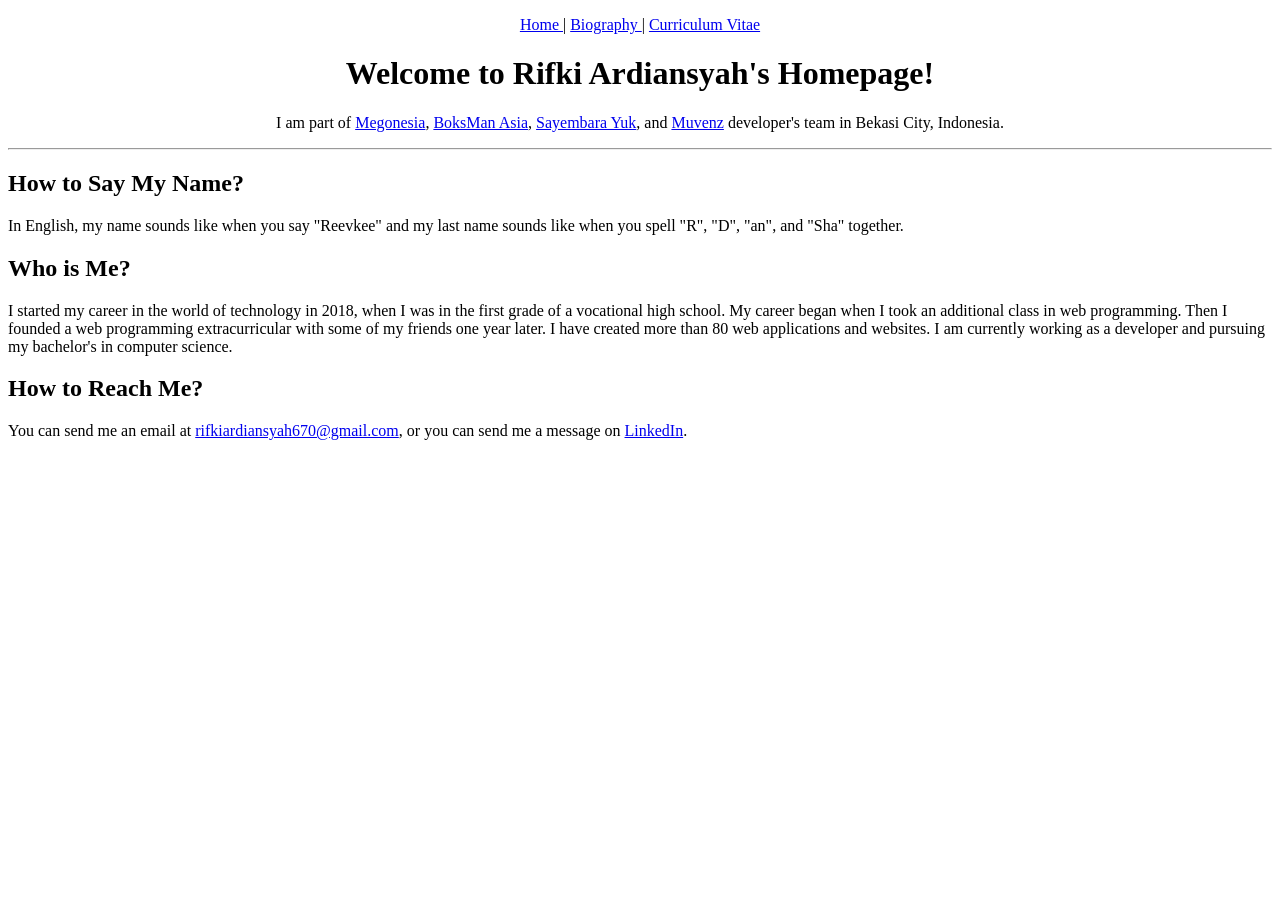
==== index.html @ f6f7ac61 "init" ====
<!DOCTYPE html>
<html lang="en">

<head>
    <meta charset="UTF-8">
    <meta http-equiv="X-UA-Compatible" content="IE=edge">
    <meta name="viewport" content="width=device-width, initial-scale=1.0">
    <title>Rifki Ardiansyah - Homepage</title>

</head>

<body>
    <p>
        <center>
            <a href="/">
                Home
            </a>
            |
            <a href="/biography.html">
                Biography
            </a>
            |
            <a href="/curriculum-vitae.html" target="_blank">
                Curriculum Vitae
            </a>
        </center>
    </p>


    <h1>
        <center>
            Welcome to Rifki Ardiansyah's Homepage!
        </center>
    </h1>

    <p>
        <center>
            I am part of <a href="https://megonesia.com">Megonesia</a>, <a href="https://boksman.com">BoksMan Asia</a>,
            <a href="https://sayembarayuk.com">Sayembara Yuk</a>, and <a href="https://muvenz.com">Muvenz</a>
            developer's
            team in Bekasi City, Indonesia.
        </center>
    </p>

    <hr>

    <h2>
        How to Say My Name?
    </h2>

    <p>
        In English, my name sounds like when you say "Reevkee" and my last name sounds like when you spell "R", "D",
        "an", and "Sha" together.
    </p>

    <h2>
        Who is Me?
    </h2>

    <p>
        I started my career in the world of technology in 2018, when I was in the first grade of a vocational high
        school. My career began when I took an additional class in web programming. Then I founded a web programming
        extracurricular with some of my friends one year later. I have created more than 80 web applications and
        websites. I am currently working as a developer and pursuing my bachelor's in computer science.
    </p>

    <h2>
        How to Reach Me?
    </h2>

    <p>
        You can send me an email at <a href="mailto:rifkiardiansyah670@gmail.com"
            target="_blank">rifkiardiansyah670@gmail.com</a>, or
        you can send me a message on <a href="https://www.linkedin.com/in/rifkiard/" target="_blank">LinkedIn</a>.
    </p>
</body>

</html>
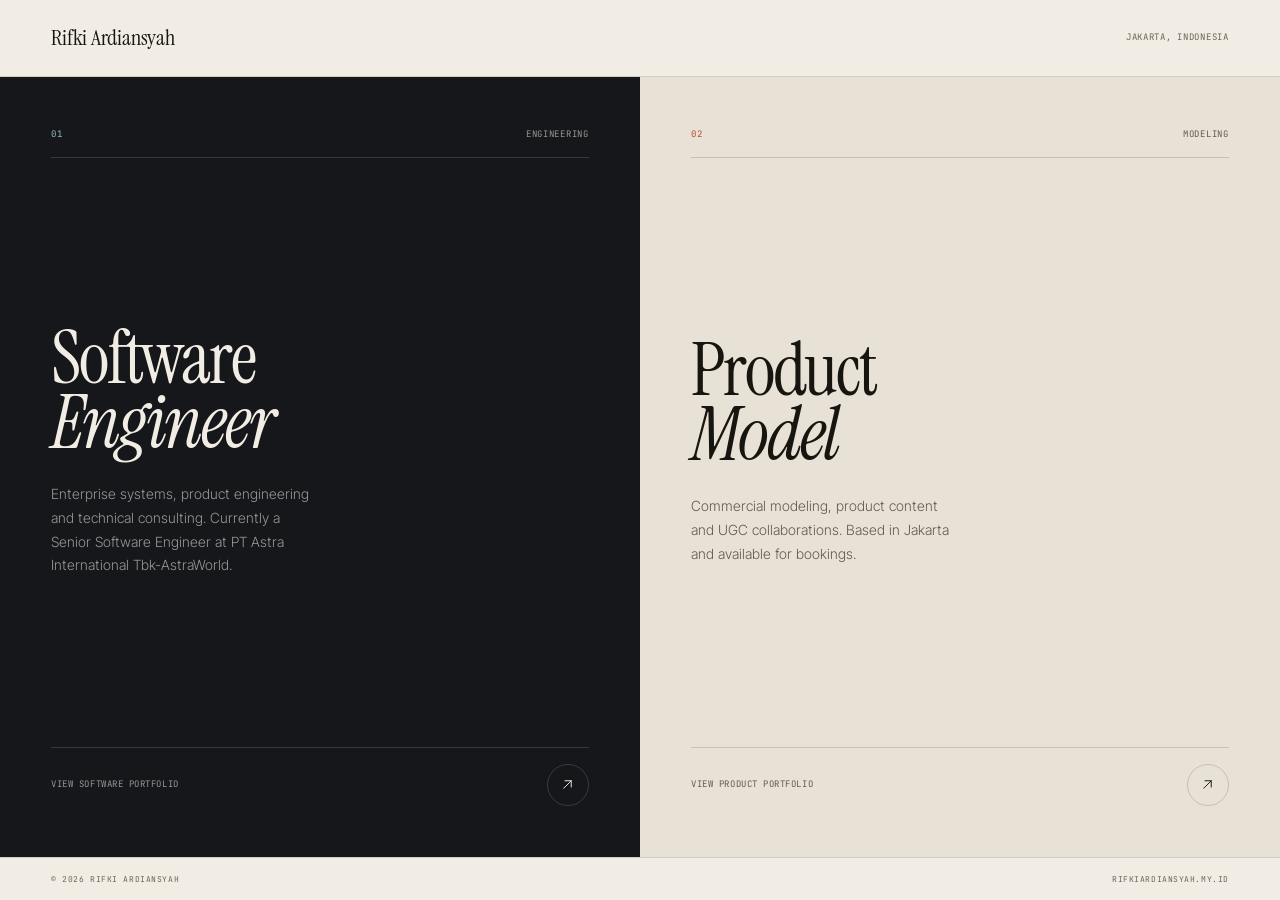
==== commit fd940cdd: "Replace site with personal branding: product model and software engineer" ====
--- a/index.html
+++ b/index.html
@@ -1,78 +1,79 @@
 <!DOCTYPE html>
 <html lang="en">
+<head>
+  <meta charset="UTF-8">
+  <meta name="viewport" content="width=device-width, initial-scale=1.0">
+  <title>Rifki Ardiansyah | Software Engineer and Product Model</title>
+  <meta name="description" content="Select the software engineering portfolio or the product modeling portfolio of Rifki Ardiansyah in Jakarta.">
+  <meta name="author" content="Rifki Ardiansyah">
+  <meta name="theme-color" content="#F2EDE4">
+  <link rel="canonical" href="https://rifkiardiansyah.my.id/">
+  <meta property="og:type" content="website">
+  <meta property="og:title" content="Rifki Ardiansyah | Software Engineer and Product Model">
+  <meta property="og:description" content="Select the software engineering portfolio or the product modeling portfolio of Rifki Ardiansyah in Jakarta.">
+  <meta property="og:url" content="https://rifkiardiansyah.my.id/">
+  <meta name="twitter:card" content="summary">
+  <link rel="icon" href="favicon.svg" type="image/svg+xml">
+  <link rel="preconnect" href="https://fonts.googleapis.com">
+  <link rel="preconnect" href="https://fonts.gstatic.com" crossorigin>
+  <link href="https://fonts.googleapis.com/css2?family=Instrument+Serif:ital@0;1&family=Inter+Tight:wght@300;400;500;600&family=JetBrains+Mono:wght@400;500&display=swap" rel="stylesheet">
+  <link rel="stylesheet" href="styles.css?v=20261119e">
+</head>
+<body>
 
-<head>
-    <meta charset="UTF-8">
-    <meta http-equiv="X-UA-Compatible" content="IE=edge">
-    <meta name="viewport" content="width=device-width, initial-scale=1.0">
-    <title>Rifki Ardiansyah - Homepage</title>
+  <a class="skip-link" href="#sections">Skip to sections</a>
 
-</head>
+  <header class="site-header">
+    <div class="container header-inner">
+      <p class="brand">Rifki Ardiansyah</p>
+      <p class="location">Jakarta, Indonesia</p>
+    </div>
+  </header>
 
-<body>
-    <p>
-        <center>
-            <a href="/">
-                Home
-            </a>
-            |
-            <a href="/biography.html">
-                Biography
-            </a>
-            |
-            <a href="/curriculum-vitae.html" target="_blank">
-                Curriculum Vitae
-            </a>
-        </center>
-    </p>
+  <main class="chooser" id="sections">
+    <h1 class="sr-only">Rifki Ardiansyah, select a section</h1>
 
+    <a class="choice choice--software" href="/software-engineer/" aria-label="Open the software engineering portfolio">
+      <span class="choice-top">
+        <span class="choice-number">01</span>
+        <span class="choice-kind">Engineering</span>
+      </span>
+      <span class="choice-main">
+        <span class="choice-title">Software<br><em>Engineer</em></span>
+        <span class="choice-description">Enterprise systems, product engineering and technical consulting. Currently a Senior Software Engineer at PT Astra International Tbk-AstraWorld.</span>
+      </span>
+      <span class="choice-foot">
+        <span>View software portfolio</span>
+        <span class="choice-arrow" aria-hidden="true">
+          <svg viewBox="0 0 24 24"><path d="M6 18 18 6M8 6h10v10" fill="none" stroke="currentColor" stroke-width="1.5" stroke-linecap="round" stroke-linejoin="round"/></svg>
+        </span>
+      </span>
+    </a>
 
-    <h1>
-        <center>
-            Welcome to Rifki Ardiansyah's Homepage!
-        </center>
-    </h1>
+    <a class="choice choice--model" href="/product-model/" aria-label="Open the product modeling portfolio">
+      <span class="choice-top">
+        <span class="choice-number">02</span>
+        <span class="choice-kind">Modeling</span>
+      </span>
+      <span class="choice-main">
+        <span class="choice-title">Product<br><em>Model</em></span>
+        <span class="choice-description">Commercial modeling, product content and UGC collaborations. Based in Jakarta and available for bookings.</span>
+      </span>
+      <span class="choice-foot">
+        <span>View product portfolio</span>
+        <span class="choice-arrow" aria-hidden="true">
+          <svg viewBox="0 0 24 24"><path d="M6 18 18 6M8 6h10v10" fill="none" stroke="currentColor" stroke-width="1.5" stroke-linecap="round" stroke-linejoin="round"/></svg>
+        </span>
+      </span>
+    </a>
+  </main>
 
-    <p>
-        <center>
-            I am part of <a href="https://megonesia.com">Megonesia</a>, <a href="https://boksman.com">BoksMan Asia</a>,
-            <a href="https://sayembarayuk.com">Sayembara Yuk</a>, and <a href="https://muvenz.com">Muvenz</a>
-            developer's
-            team in Bekasi City, Indonesia.
-        </center>
-    </p>
+  <footer class="page-footer">
+    <div class="container footer-inner">
+      <p>© 2026 Rifki Ardiansyah</p>
+      <p>rifkiardiansyah.my.id</p>
+    </div>
+  </footer>
 
-    <hr>
-
-    <h2>
-        How to Say My Name?
-    </h2>
-
-    <p>
-        In English, my name sounds like when you say "Reevkee" and my last name sounds like when you spell "R", "D",
-        "an", and "Sha" together.
-    </p>
-
-    <h2>
-        Who is Me?
-    </h2>
-
-    <p>
-        I started my career in the world of technology in 2018, when I was in the first grade of a vocational high
-        school. My career began when I took an additional class in web programming. Then I founded a web programming
-        extracurricular with some of my friends one year later. I have created more than 80 web applications and
-        websites. I am currently working as a developer and pursuing my bachelor's in computer science.
-    </p>
-
-    <h2>
-        How to Reach Me?
-    </h2>
-
-    <p>
-        You can send me an email at <a href="mailto:rifkiardiansyah670@gmail.com"
-            target="_blank">rifkiardiansyah670@gmail.com</a>, or
-        you can send me a message on <a href="https://www.linkedin.com/in/rifkiard/" target="_blank">LinkedIn</a>.
-    </p>
 </body>
-
-</html>+</html>
--- a/styles.css
+++ b/styles.css
@@ -0,0 +1,371 @@
+/* =========================================================
+   Rifki Ardiansyah — Section chooser
+   Static HTML/CSS. No framework, build step or backend.
+   ========================================================= */
+
+:root {
+  --paper: #f2ede4;
+  --ink: #17150f;
+  --muted: #6b645a;
+  --line: rgba(23, 21, 15, 0.15);
+  --clay: #b24d2c;
+  --serif: "Instrument Serif", Georgia, "Times New Roman", serif;
+  --sans: "Inter Tight", "Helvetica Neue", Helvetica, Arial, sans-serif;
+  --mono: "JetBrains Mono", ui-monospace, SFMono-Regular, Menlo, monospace;
+  --gutter: clamp(20px, 4vw, 56px);
+  --max: 1560px;
+  --ease: cubic-bezier(0.22, 0.61, 0.36, 1);
+}
+
+*,
+*::before,
+*::after {
+  box-sizing: border-box;
+}
+
+html {
+  -webkit-text-size-adjust: 100%;
+}
+
+body {
+  min-height: 100svh;
+  margin: 0;
+  display: flex;
+  flex-direction: column;
+  background: var(--paper);
+  color: var(--ink);
+  font-family: var(--sans);
+  -webkit-font-smoothing: antialiased;
+  -moz-osx-font-smoothing: grayscale;
+}
+
+p,
+h1 {
+  margin: 0;
+}
+
+a {
+  color: inherit;
+  text-decoration: none;
+}
+
+svg {
+  display: block;
+}
+
+::selection {
+  background: var(--clay);
+  color: var(--paper);
+}
+
+:focus-visible {
+  outline: 2px solid currentColor;
+  outline-offset: -4px;
+}
+
+.sr-only {
+  position: absolute;
+  width: 1px;
+  height: 1px;
+  padding: 0;
+  margin: -1px;
+  overflow: hidden;
+  clip: rect(0, 0, 0, 0);
+  white-space: nowrap;
+  border: 0;
+}
+
+.skip-link {
+  position: fixed;
+  top: 12px;
+  left: 12px;
+  z-index: 20;
+  padding: 10px 16px;
+  background: var(--ink);
+  color: var(--paper);
+  font-family: var(--mono);
+  font-size: 11px;
+  transform: translateY(-160%);
+  transition: transform 0.2s var(--ease);
+}
+
+.skip-link:focus {
+  transform: translateY(0);
+}
+
+.container {
+  width: 100%;
+  max-width: var(--max);
+  margin-inline: auto;
+  padding-inline: var(--gutter);
+}
+
+/* ---------- Header ---------- */
+.site-header {
+  flex: none;
+  background: var(--paper);
+  border-bottom: 1px solid var(--line);
+}
+
+.header-inner {
+  display: flex;
+  align-items: center;
+  justify-content: space-between;
+  gap: 24px;
+  height: 76px;
+}
+
+.brand {
+  font-family: var(--serif);
+  font-size: 22px;
+  line-height: 1;
+  letter-spacing: -0.01em;
+}
+
+.location {
+  font-family: var(--mono);
+  font-size: 9px;
+  line-height: 1.5;
+  letter-spacing: 0.08em;
+  text-transform: uppercase;
+  color: var(--muted);
+}
+
+/* ---------- Chooser ---------- */
+.chooser {
+  flex: 1;
+  display: grid;
+  grid-template-columns: minmax(0, 1fr) minmax(0, 1fr);
+  min-height: 0;
+}
+
+.choice {
+  --panel-bg: var(--paper);
+  --panel-hover: var(--paper);
+  --panel-ink: var(--ink);
+  --panel-muted: var(--muted);
+  --panel-line: var(--line);
+  --panel-accent: var(--clay);
+
+  position: relative;
+  display: flex;
+  flex-direction: column;
+  justify-content: space-between;
+  min-height: 540px;
+  padding: clamp(28px, 4vw, 56px);
+  background: var(--panel-bg);
+  color: var(--panel-ink);
+  transition: background 0.45s var(--ease);
+}
+
+.choice--software {
+  --panel-bg: #15171a;
+  --panel-hover: #1c2228;
+  --panel-ink: #f2ede4;
+  --panel-muted: rgba(242, 237, 228, 0.6);
+  --panel-line: rgba(242, 237, 228, 0.16);
+  --panel-accent: #9db9cd;
+}
+
+.choice--model {
+  --panel-bg: #e8e1d6;
+  --panel-hover: #ded4c6;
+  --panel-ink: #17150f;
+  --panel-muted: #625b51;
+  --panel-line: rgba(23, 21, 15, 0.16);
+  --panel-accent: #b24d2c;
+}
+
+.choice:hover {
+  background: var(--panel-hover);
+}
+
+.choice-top {
+  display: flex;
+  align-items: center;
+  justify-content: space-between;
+  gap: 16px;
+  padding-bottom: 16px;
+  border-bottom: 1px solid var(--panel-line);
+  font-family: var(--mono);
+  font-size: 9px;
+  line-height: 1.4;
+  letter-spacing: 0.08em;
+  text-transform: uppercase;
+  color: var(--panel-muted);
+}
+
+.choice-number {
+  color: var(--panel-accent);
+}
+
+.choice-main {
+  display: flex;
+  flex-direction: column;
+  justify-content: center;
+  flex: 1;
+  padding: clamp(28px, 5vh, 60px) 0;
+}
+
+.choice-title {
+  display: block;
+  max-width: 10ch;
+  font-family: var(--serif);
+  font-size: clamp(3.2rem, 5.8vw, 6.4rem);
+  font-weight: 400;
+  line-height: 0.86;
+  letter-spacing: -0.03em;
+  transition: transform 0.45s var(--ease);
+}
+
+.choice-title em {
+  font-style: italic;
+}
+
+.choice:hover .choice-title {
+  transform: translateX(6px);
+}
+
+.choice-description {
+  display: block;
+  max-width: 34ch;
+  margin-top: clamp(20px, 3vh, 30px);
+  font-size: 14px;
+  font-weight: 300;
+  line-height: 1.7;
+  color: var(--panel-muted);
+}
+
+.choice-foot {
+  display: flex;
+  align-items: center;
+  justify-content: space-between;
+  gap: 20px;
+  padding-top: 16px;
+  border-top: 1px solid var(--panel-line);
+  font-family: var(--mono);
+  font-size: 9px;
+  line-height: 1.5;
+  letter-spacing: 0.06em;
+  text-transform: uppercase;
+  color: var(--panel-muted);
+}
+
+.choice-arrow {
+  display: inline-flex;
+  align-items: center;
+  justify-content: center;
+  width: 42px;
+  height: 42px;
+  flex: none;
+  border: 1px solid var(--panel-line);
+  border-radius: 50%;
+  color: var(--panel-ink);
+  transition: background 0.3s var(--ease), color 0.3s var(--ease), border-color 0.3s var(--ease);
+}
+
+.choice-arrow svg {
+  width: 15px;
+  height: 15px;
+  transition: transform 0.3s var(--ease);
+}
+
+.choice:hover .choice-arrow {
+  background: var(--panel-ink);
+  border-color: var(--panel-ink);
+  color: var(--panel-bg);
+}
+
+.choice:hover .choice-arrow svg {
+  transform: translate(2px, -2px);
+}
+
+/* ---------- Footer ---------- */
+.page-footer {
+  flex: none;
+  background: var(--paper);
+  border-top: 1px solid var(--line);
+}
+
+.footer-inner {
+  display: flex;
+  align-items: center;
+  justify-content: space-between;
+  gap: 24px;
+  padding-block: 15px;
+  font-family: var(--mono);
+  font-size: 8px;
+  line-height: 1.5;
+  letter-spacing: 0.07em;
+  text-transform: uppercase;
+  color: var(--muted);
+}
+
+/* ---------- Responsive ---------- */
+@media (max-width: 900px) {
+  .chooser {
+    grid-template-columns: 1fr;
+  }
+
+  .choice {
+    min-height: 42svh;
+  }
+
+  .choice-title {
+    max-width: 12ch;
+    font-size: clamp(3rem, 10vw, 5rem);
+  }
+
+  .choice-description {
+    max-width: 42ch;
+  }
+
+  .choice--software {
+    border-bottom: 1px solid var(--panel-line);
+  }
+}
+
+@media (max-width: 560px) {
+  .header-inner {
+    height: 66px;
+  }
+
+  .brand {
+    font-size: 20px;
+  }
+
+  .location {
+    font-size: 8px;
+  }
+
+  .choice {
+    min-height: 0;
+    padding: 24px 20px;
+  }
+
+  .choice-main {
+    padding: 28px 0;
+  }
+
+  .choice-title {
+    font-size: clamp(2.9rem, 13vw, 4.2rem);
+  }
+
+  .choice-description {
+    font-size: 13px;
+  }
+
+  .footer-inner {
+    justify-content: flex-start;
+    flex-direction: column;
+    gap: 3px;
+  }
+}
+
+@media (prefers-reduced-motion: reduce) {
+  *,
+  *::before,
+  *::after {
+    transition-duration: 0.01ms !important;
+  }
+}
